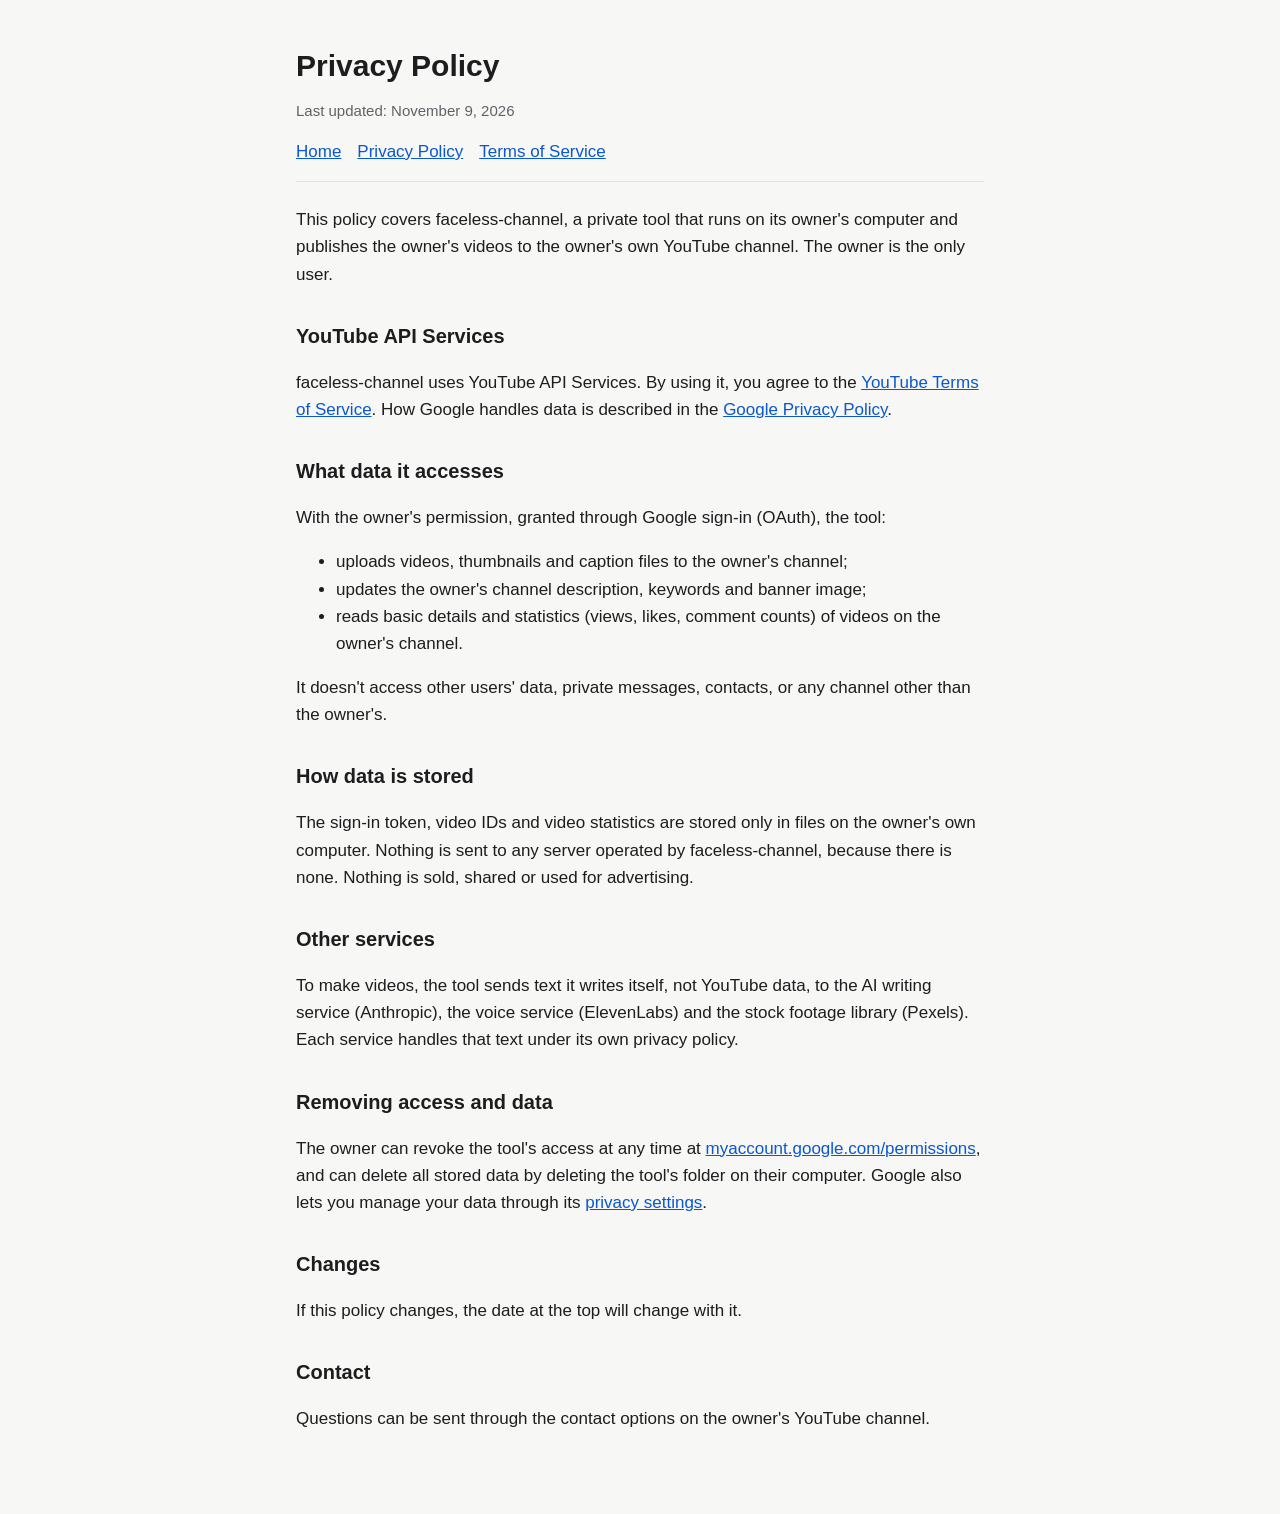
==== privacy.html @ 87f1ac0c "Add faceless-channel home, privacy policy and terms pages Co-Authored-By: Claude Opus 5.5 <noreply@a" ====
<!doctype html>
<html lang="en">
<head>
<meta charset="utf-8">
<meta name="viewport" content="width=device-width, initial-scale=1">
<title>Privacy Policy · faceless-channel</title>
<link rel="stylesheet" href="style.css">
</head>
<body>
<main>
  <header>
    <h1>Privacy Policy</h1>
    <p class="muted">Last updated: November 9, 2026</p>
    <nav><a href="./">Home</a><a href="privacy.html">Privacy Policy</a><a href="terms.html">Terms of Service</a></nav>
  </header>

  <p>This policy covers faceless-channel, a private tool that runs on its owner's computer and publishes the owner's videos to the owner's own YouTube channel. The owner is the only user.</p>

  <h2>YouTube API Services</h2>
  <p>faceless-channel uses YouTube API Services. By using it, you agree to the <a href="https://www.youtube.com/t/terms">YouTube Terms of Service</a>. How Google handles data is described in the <a href="https://policies.google.com/privacy">Google Privacy Policy</a>.</p>

  <h2>What data it accesses</h2>
  <p>With the owner's permission, granted through Google sign-in (OAuth), the tool:</p>
  <ul>
    <li>uploads videos, thumbnails and caption files to the owner's channel;</li>
    <li>updates the owner's channel description, keywords and banner image;</li>
    <li>reads basic details and statistics (views, likes, comment counts) of videos on the owner's channel.</li>
  </ul>
  <p>It doesn't access other users' data, private messages, contacts, or any channel other than the owner's.</p>

  <h2>How data is stored</h2>
  <p>The sign-in token, video IDs and video statistics are stored only in files on the owner's own computer. Nothing is sent to any server operated by faceless-channel, because there is none. Nothing is sold, shared or used for advertising.</p>

  <h2>Other services</h2>
  <p>To make videos, the tool sends text it writes itself, not YouTube data, to the AI writing service (Anthropic), the voice service (ElevenLabs) and the stock footage library (Pexels). Each service handles that text under its own privacy policy.</p>

  <h2>Removing access and data</h2>
  <p>The owner can revoke the tool's access at any time at <a href="https://myaccount.google.com/permissions">myaccount.google.com/permissions</a>, and can delete all stored data by deleting the tool's folder on their computer. Google also lets you manage your data through its <a href="https://policies.google.com/privacy">privacy settings</a>.</p>

  <h2>Changes</h2>
  <p>If this policy changes, the date at the top will change with it.</p>

  <h2>Contact</h2>
  <p>Questions can be sent through the contact options on the owner's YouTube channel.</p>
</main>
</body>
</html>
---- style.css ----
:root { --bg: #f7f7f5; --fg: #1d1d1f; --muted: #5f6368; --accent: #0b57d0; --card: #ffffff; --line: #e3e3e0; }
@media (prefers-color-scheme: dark) {
  :root { --bg: #121315; --fg: #e8e8e6; --muted: #a0a4a8; --accent: #8ab4f8; --card: #1b1c1f; --line: #2c2d31; }
}
* { box-sizing: border-box; }
body { margin: 0; background: var(--bg); color: var(--fg); font: 17px/1.6 -apple-system, BlinkMacSystemFont, "Segoe UI", Roboto, sans-serif; }
main { max-width: 720px; margin: 0 auto; padding: 48px 16px 64px; }
header { border-bottom: 1px solid var(--line); padding-bottom: 16px; margin-bottom: 24px; }
nav a { margin-right: 16px; }
a { color: var(--accent); }
h1 { font-size: 30px; line-height: 1.2; margin: 0 0 8px; }
h2 { font-size: 20px; margin-top: 32px; }
.muted { color: var(--muted); font-size: 15px; }
.card { background: var(--card); border: 1px solid var(--line); border-radius: 10px; padding: 16px 20px; }
footer { margin-top: 48px; color: var(--muted); font-size: 14px; }
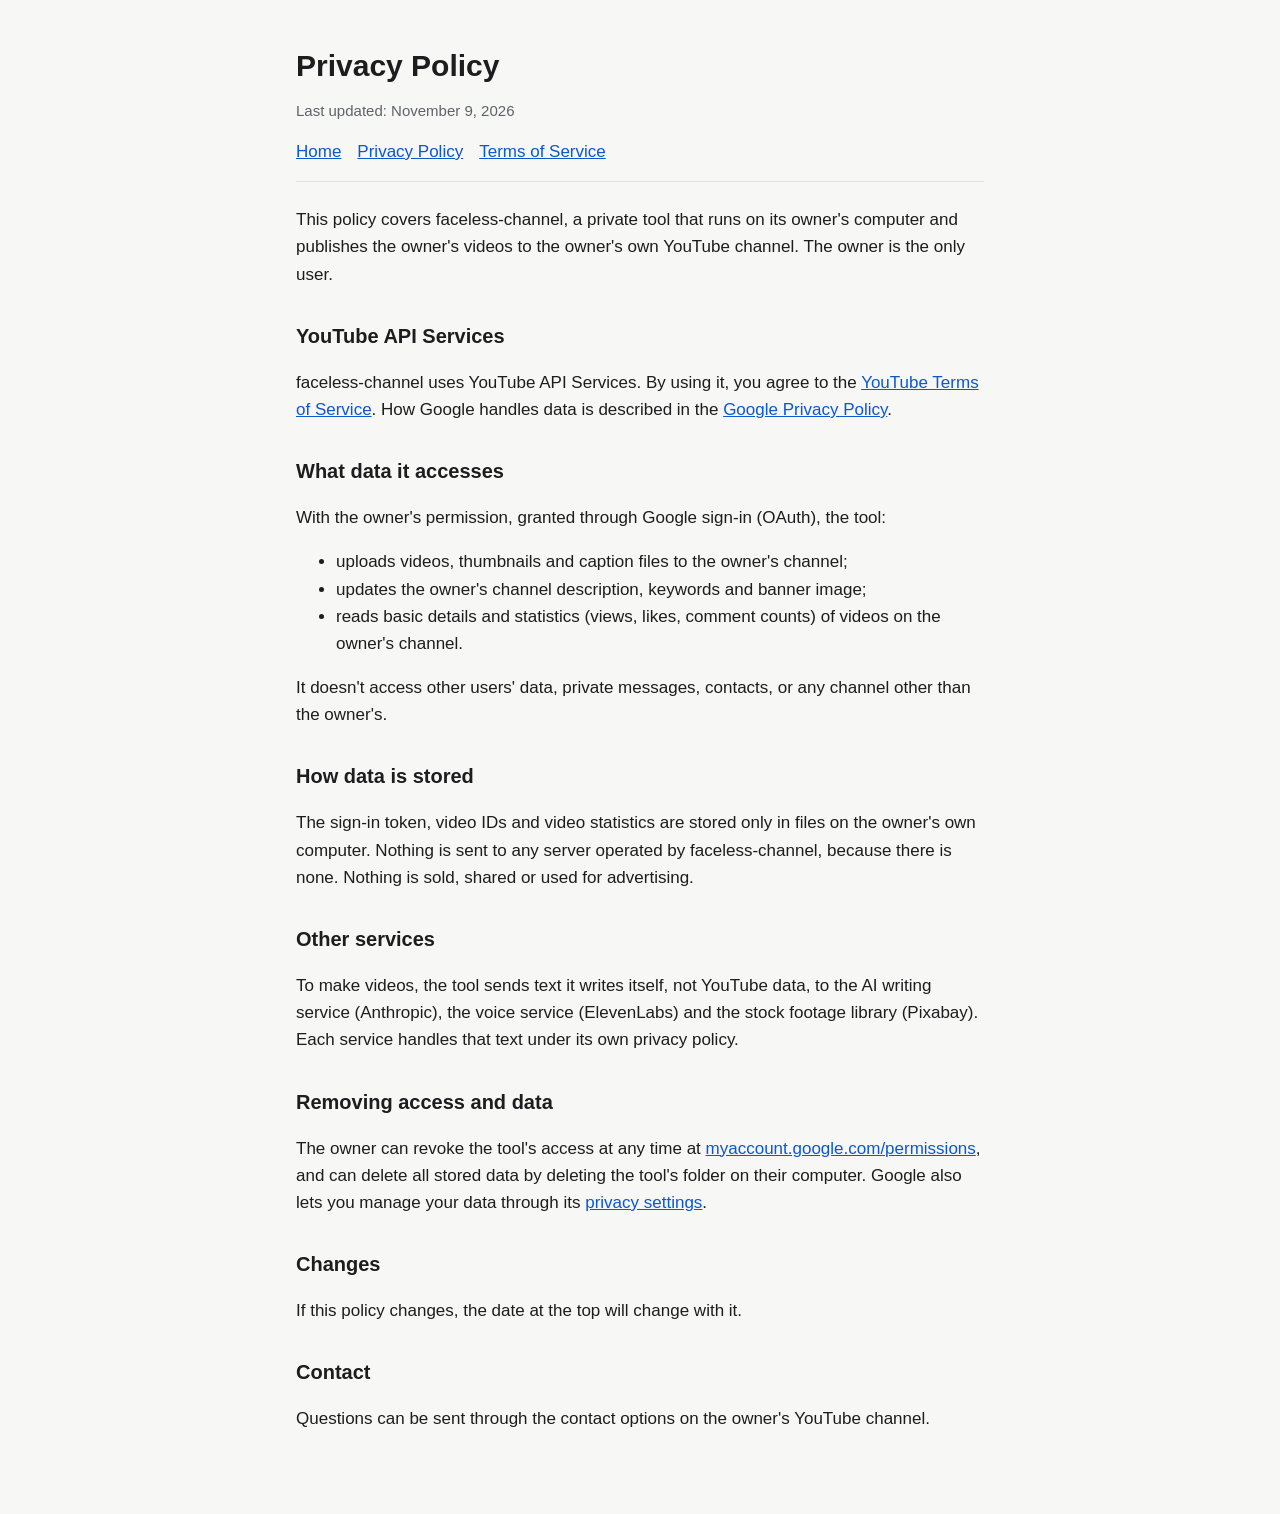
==== commit f41c03dd: "Name Pixabay as the stock footage library Co-Authored-By: Claude Opus 5.5 <noreply@anthropic.com>" ====
--- a/privacy.html
+++ b/privacy.html
@@ -32,7 +32,7 @@
   <p>The sign-in token, video IDs and video statistics are stored only in files on the owner's own computer. Nothing is sent to any server operated by faceless-channel, because there is none. Nothing is sold, shared or used for advertising.</p>
 
   <h2>Other services</h2>
-  <p>To make videos, the tool sends text it writes itself, not YouTube data, to the AI writing service (Anthropic), the voice service (ElevenLabs) and the stock footage library (Pexels). Each service handles that text under its own privacy policy.</p>
+  <p>To make videos, the tool sends text it writes itself, not YouTube data, to the AI writing service (Anthropic), the voice service (ElevenLabs) and the stock footage library (Pixabay). Each service handles that text under its own privacy policy.</p>
 
   <h2>Removing access and data</h2>
   <p>The owner can revoke the tool's access at any time at <a href="https://myaccount.google.com/permissions">myaccount.google.com/permissions</a>, and can delete all stored data by deleting the tool's folder on their computer. Google also lets you manage your data through its <a href="https://policies.google.com/privacy">privacy settings</a>.</p>
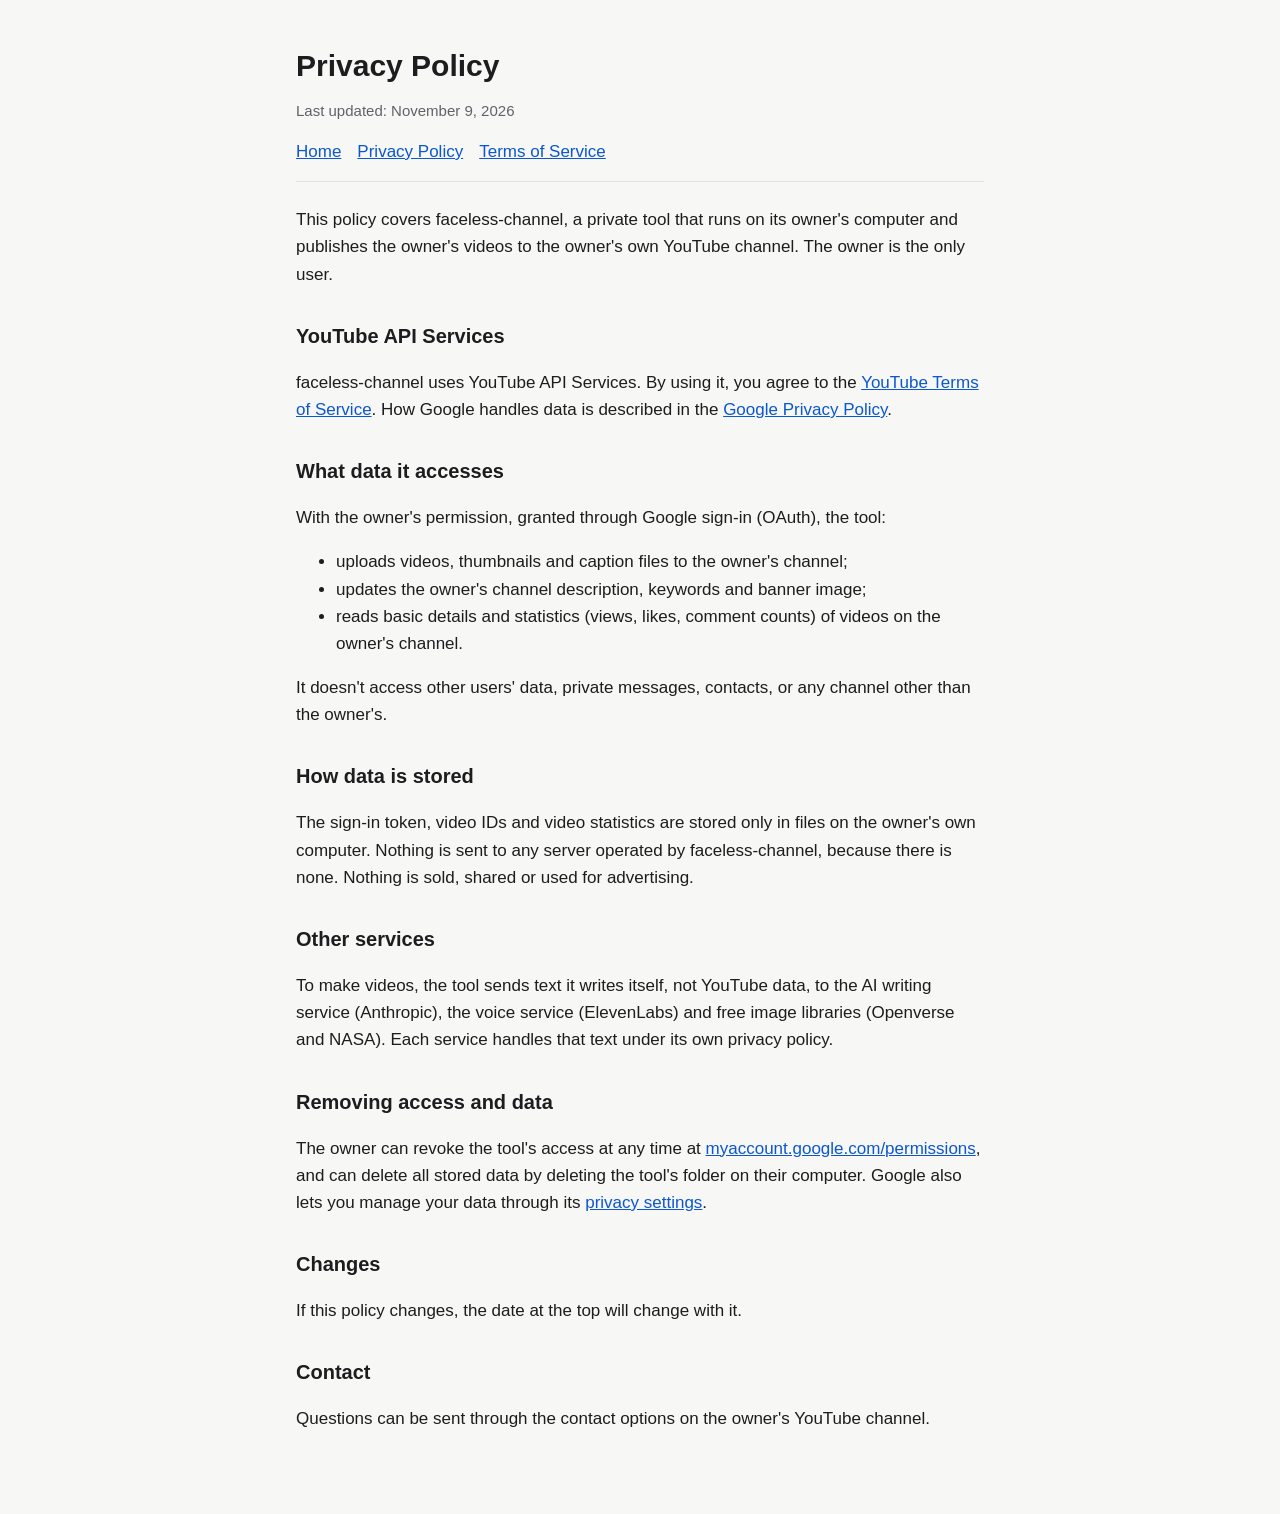
==== commit 0b92448e: "Name Openverse and NASA as the image sources Co-Authored-By: Claude Opus 5.5 <noreply@anthropic.com>" ====
--- a/privacy.html
+++ b/privacy.html
@@ -32,7 +32,7 @@
   <p>The sign-in token, video IDs and video statistics are stored only in files on the owner's own computer. Nothing is sent to any server operated by faceless-channel, because there is none. Nothing is sold, shared or used for advertising.</p>
 
   <h2>Other services</h2>
-  <p>To make videos, the tool sends text it writes itself, not YouTube data, to the AI writing service (Anthropic), the voice service (ElevenLabs) and the stock footage library (Pixabay). Each service handles that text under its own privacy policy.</p>
+  <p>To make videos, the tool sends text it writes itself, not YouTube data, to the AI writing service (Anthropic), the voice service (ElevenLabs) and free image libraries (Openverse and NASA). Each service handles that text under its own privacy policy.</p>
 
   <h2>Removing access and data</h2>
   <p>The owner can revoke the tool's access at any time at <a href="https://myaccount.google.com/permissions">myaccount.google.com/permissions</a>, and can delete all stored data by deleting the tool's folder on their computer. Google also lets you manage your data through its <a href="https://policies.google.com/privacy">privacy settings</a>.</p>
